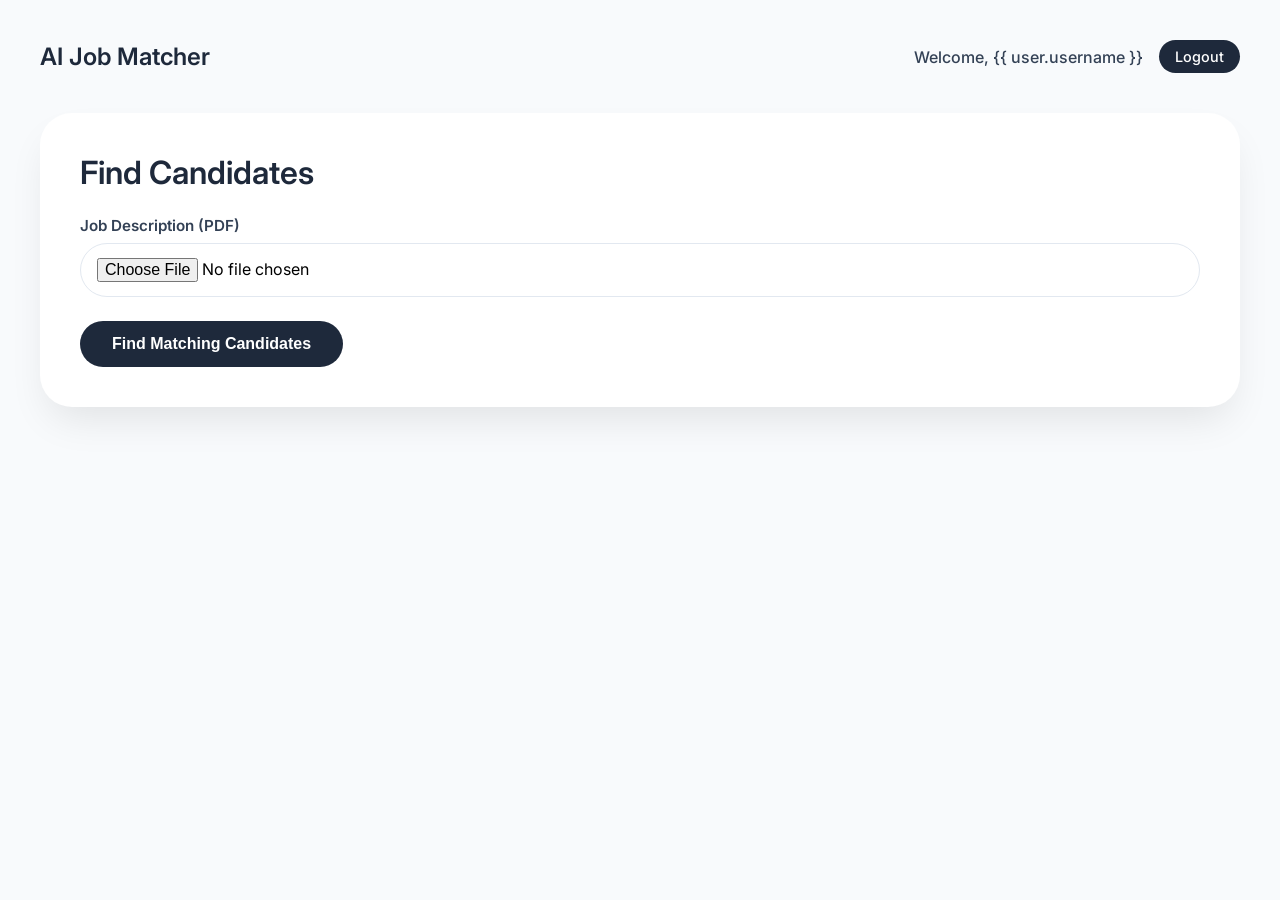
==== backend/templates/employer.html @ 96eb63ce "Initial commit" ====
<!DOCTYPE html>
<html lang="en">
<head>
    <meta charset="UTF-8">
    <meta name="viewport" content="width=device-width, initial-scale=1.0">
    <title>Employer Dashboard - AI Job Matcher</title>
    <link href="https://fonts.googleapis.com/css2?family=Inter:wght@300;400;600;700&display=swap" rel="stylesheet">
    <style>
        * {
            margin: 0;
            padding: 0;
            box-sizing: border-box;
        }
        body {
            font-family: 'Inter', sans-serif;
            background: #f8fafc;
            min-height: 100vh;
            padding: 40px 20px;
        }
        .navbar {
            max-width: 1200px;
            margin: 0 auto 40px;
            display: flex;
            justify-content: space-between;
            align-items: center;
        }
        .navbar-brand {
            font-size: 1.5rem;
            font-weight: 600;
            color: #1e293b;
        }
        .navbar-user {
            display: flex;
            align-items: center;
            gap: 16px;
        }
        .navbar-user span {
            color: #334155;
            font-weight: 500;
        }
        .btn-logout {
            padding: 8px 16px;
            background: #1e293b;
            color: white;
            border-radius: 40px;
            text-decoration: none;
            font-size: 0.9rem;
            font-weight: 500;
            transition: background 0.2s;
        }
        .btn-logout:hover {
            background: #0f172a;
        }
        .card {
            background: white;
            border-radius: 32px;
            box-shadow: 0 20px 40px -10px rgba(0,0,0,0.1);
            max-width: 1200px;
            margin: 0 auto;
            padding: 40px;
        }
        h2 {
            font-size: 2rem;
            font-weight: 600;
            color: #1e293b;
            margin-bottom: 24px;
        }
        .form-group {
            margin-bottom: 24px;
        }
        label {
            display: block;
            font-size: 0.95rem;
            font-weight: 600;
            color: #334155;
            margin-bottom: 8px;
        }
        .file-input {
            width: 100%;
            padding: 14px 16px;
            border: 1px solid #e2e8f0;
            border-radius: 40px;
            font-size: 1rem;
            font-family: 'Inter', sans-serif;
            background: white;
        }
        .btn {
            padding: 14px 32px;
            background: #1e293b;
            color: white;
            border: none;
            border-radius: 40px;
            font-size: 1rem;
            font-weight: 600;
            cursor: pointer;
            transition: background 0.2s;
        }
        .btn:hover {
            background: #0f172a;
        }
        .status {
            margin-top: 20px;
            padding: 12px 16px;
            border-radius: 40px;
            font-size: 0.95rem;
        }
        .status.info {
            background: #d1ecf1;
            color: #0c5460;
        }
        table {
            width: 100%;
            border-collapse: collapse;
            margin-top: 40px;
        }
        th {
            text-align: left;
            padding: 16px;
            background: #f1f5f9;
            color: #1e293b;
            font-weight: 600;
            font-size: 0.9rem;
        }
        td {
            padding: 16px;
            border-bottom: 1px solid #e2e8f0;
            color: #334155;
        }
        .badge {
            background: #e2e8f0;
            padding: 4px 8px;
            border-radius: 20px;
            font-size: 0.8rem;
            margin-right: 4px;
            display: inline-block;
        }
    </style>
</head>
<body>
    <div class="navbar">
        <div class="navbar-brand">AI Job Matcher</div>
        <div class="navbar-user">
            <span>Welcome, {{ user.username }}</span>
            <a href="/logout" class="btn-logout">Logout</a>
        </div>
    </div>

    <div class="card">
        <h2>Find Candidates</h2>
        <form id="uploadForm">
            <div class="form-group">
                <label for="jobFile">Job Description (PDF)</label>
                <input type="file" id="jobFile" accept=".pdf" required class="file-input">
            </div>
            <button type="button" id="matchBtn" class="btn">Find Matching Candidates</button>
        </form>

        <div id="status" class="status" style="display: none;"></div>

        <div id="results" style="display: none;">
            <h3 style="margin: 40px 0 20px; color: #1e293b;">Top 5 Ranked Candidates</h3>
            <table>
                <thead>
                    <tr>
                        <th>Rank</th>
                        <th>Candidate</th>
                        <th>Match Score</th>
                        <th>Missing Skills</th>
                    </tr>
                </thead>
                <tbody id="resultsBody"></tbody>
            </table>
        </div>
    </div>

    <script src="/static/employer_script.js"></script>
</body>
</html>
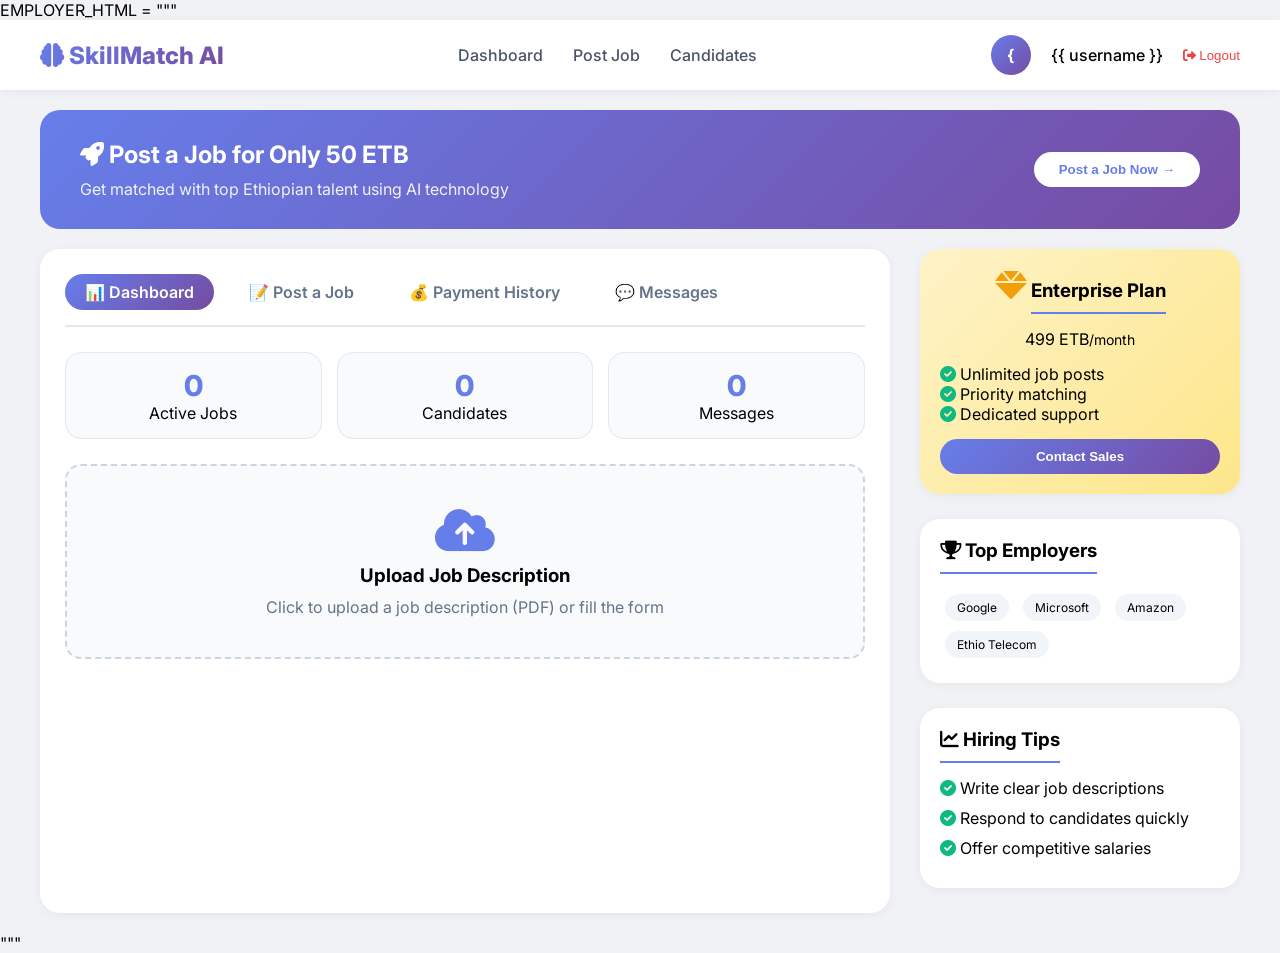
==== commit e0f8d21b: "updated project with new improvements" ====
--- a/backend/templates/employer.html
+++ b/backend/templates/employer.html
@@ -1,178 +1,382 @@
+EMPLOYER_HTML = """
 <!DOCTYPE html>
-<html lang="en">
+<html>
 <head>
-    <meta charset="UTF-8">
-    <meta name="viewport" content="width=device-width, initial-scale=1.0">
-    <title>Employer Dashboard - AI Job Matcher</title>
-    <link href="https://fonts.googleapis.com/css2?family=Inter:wght@300;400;600;700&display=swap" rel="stylesheet">
+    <title>SkillMatch AI - Employer Dashboard</title>
+    <link href="https://fonts.googleapis.com/css2?family=Inter:wght@300;400;500;600;700;800&display=swap" rel="stylesheet">
+    <link rel="stylesheet" href="https://cdnjs.cloudflare.com/ajax/libs/font-awesome/6.0.0/css/all.min.css">
     <style>
-        * {
-            margin: 0;
-            padding: 0;
-            box-sizing: border-box;
-        }
-        body {
-            font-family: 'Inter', sans-serif;
-            background: #f8fafc;
-            min-height: 100vh;
-            padding: 40px 20px;
-        }
-        .navbar {
-            max-width: 1200px;
-            margin: 0 auto 40px;
+        * { margin: 0; padding: 0; box-sizing: border-box; }
+        body { font-family: 'Inter', sans-serif; background: #f0f2f5; }
+        
+        .top-nav {
+            background: white;
+            padding: 15px 40px;
             display: flex;
             justify-content: space-between;
             align-items: center;
-        }
-        .navbar-brand {
-            font-size: 1.5rem;
-            font-weight: 600;
-            color: #1e293b;
-        }
-        .navbar-user {
+            box-shadow: 0 2px 10px rgba(0,0,0,0.05);
+            position: sticky;
+            top: 0;
+            z-index: 100;
+        }
+        .logo { font-size: 1.5rem; font-weight: 800; background: linear-gradient(135deg, #667eea 0%, #764ba2 100%); -webkit-background-clip: text; -webkit-text-fill-color: transparent; }
+        .nav-links { display: flex; gap: 30px; }
+        .nav-links a { text-decoration: none; color: #4a5568; font-weight: 500; }
+        .user-menu { display: flex; align-items: center; gap: 20px; }
+        .user-avatar { width: 40px; height: 40px; background: linear-gradient(135deg, #667eea 0%, #764ba2 100%); border-radius: 50%; display: flex; align-items: center; justify-content: center; color: white; font-weight: bold; }
+        .logout-btn { background: none; border: none; color: #ef4444; cursor: pointer; font-weight: 500; }
+        
+        .hero-banner {
+            background: linear-gradient(135deg, #667eea 0%, #764ba2 100%);
+            margin: 20px 40px;
+            border-radius: 20px;
+            padding: 30px 40px;
             display: flex;
+            justify-content: space-between;
             align-items: center;
-            gap: 16px;
-        }
-        .navbar-user span {
-            color: #334155;
-            font-weight: 500;
-        }
-        .btn-logout {
-            padding: 8px 16px;
-            background: #1e293b;
-            color: white;
-            border-radius: 40px;
-            text-decoration: none;
-            font-size: 0.9rem;
-            font-weight: 500;
-            transition: background 0.2s;
-        }
-        .btn-logout:hover {
-            background: #0f172a;
-        }
-        .card {
+        }
+        .hero-banner h2 { color: white; font-size: 1.5rem; margin-bottom: 10px; }
+        .hero-banner p { color: rgba(255,255,255,0.9); }
+        .hero-banner button { background: white; border: none; padding: 10px 25px; border-radius: 40px; font-weight: 600; color: #667eea; cursor: pointer; }
+        
+        .main-layout {
+            display: grid;
+            grid-template-columns: 1fr 320px;
+            gap: 30px;
+            margin: 20px 40px;
+        }
+        
+        .content-card {
             background: white;
-            border-radius: 32px;
-            box-shadow: 0 20px 40px -10px rgba(0,0,0,0.1);
-            max-width: 1200px;
-            margin: 0 auto;
-            padding: 40px;
-        }
-        h2 {
-            font-size: 2rem;
-            font-weight: 600;
-            color: #1e293b;
-            margin-bottom: 24px;
-        }
-        .form-group {
-            margin-bottom: 24px;
-        }
-        label {
-            display: block;
-            font-size: 0.95rem;
-            font-weight: 600;
-            color: #334155;
-            margin-bottom: 8px;
-        }
-        .file-input {
-            width: 100%;
-            padding: 14px 16px;
-            border: 1px solid #e2e8f0;
-            border-radius: 40px;
-            font-size: 1rem;
-            font-family: 'Inter', sans-serif;
+            border-radius: 20px;
+            padding: 25px;
+            box-shadow: 0 2px 10px rgba(0,0,0,0.05);
+        }
+        
+        .sidebar-card {
             background: white;
-        }
-        .btn {
-            padding: 14px 32px;
-            background: #1e293b;
-            color: white;
-            border: none;
-            border-radius: 40px;
-            font-size: 1rem;
-            font-weight: 600;
-            cursor: pointer;
-            transition: background 0.2s;
-        }
-        .btn:hover {
-            background: #0f172a;
-        }
-        .status {
-            margin-top: 20px;
-            padding: 12px 16px;
-            border-radius: 40px;
-            font-size: 0.95rem;
-        }
-        .status.info {
-            background: #d1ecf1;
-            color: #0c5460;
-        }
-        table {
-            width: 100%;
-            border-collapse: collapse;
-            margin-top: 40px;
-        }
-        th {
-            text-align: left;
-            padding: 16px;
-            background: #f1f5f9;
-            color: #1e293b;
-            font-weight: 600;
-            font-size: 0.9rem;
-        }
-        td {
-            padding: 16px;
-            border-bottom: 1px solid #e2e8f0;
-            color: #334155;
-        }
-        .badge {
-            background: #e2e8f0;
-            padding: 4px 8px;
             border-radius: 20px;
-            font-size: 0.8rem;
-            margin-right: 4px;
-            display: inline-block;
-        }
+            padding: 20px;
+            margin-bottom: 25px;
+            box-shadow: 0 2px 10px rgba(0,0,0,0.05);
+        }
+        .sidebar-card h3 { margin-bottom: 15px; padding-bottom: 10px; border-bottom: 2px solid #667eea; display: inline-block; }
+        
+        .premium-widget { background: linear-gradient(135deg, #fef3c7 0%, #fde68a 100%); text-align: center; }
+        
+        .tabs { display: flex; gap: 15px; margin-bottom: 25px; border-bottom: 2px solid #e2e8f0; padding-bottom: 15px; }
+        .tab { padding: 8px 20px; border-radius: 30px; cursor: pointer; font-weight: 600; color: #64748b; transition: all 0.3s; }
+        .tab.active { background: linear-gradient(135deg, #667eea 0%, #764ba2 100%); color: white; }
+        
+        .stats-row { display: grid; grid-template-columns: repeat(3, 1fr); gap: 15px; margin-bottom: 25px; }
+        .stat-card { background: #f8fafc; border-radius: 16px; padding: 15px; text-align: center; border: 1px solid #e2e8f0; }
+        .stat-number { font-size: 1.8rem; font-weight: 800; color: #667eea; }
+        
+        .upload-area { border: 2px dashed #cbd5e1; border-radius: 16px; padding: 40px; text-align: center; cursor: pointer; background: #f8fafc; margin-bottom: 25px; }
+        .upload-area:hover { border-color: #667eea; background: #f1f5f9; }
+        
+        .job-card, .candidate-card { background: white; border: 1px solid #e2e8f0; border-radius: 16px; padding: 20px; margin-bottom: 15px; transition: all 0.3s; }
+        .job-card:hover, .candidate-card:hover { box-shadow: 0 10px 25px rgba(0,0,0,0.1); transform: translateX(5px); }
+        .match-badge { background: linear-gradient(135deg, #10b981 0%, #059669 100%); color: white; padding: 4px 12px; border-radius: 30px; font-size: 12px; display: inline-block; }
+        
+        .btn-primary { background: linear-gradient(135deg, #667eea 0%, #764ba2 100%); color: white; border: none; padding: 10px 24px; border-radius: 40px; cursor: pointer; font-weight: 600; }
+        .btn-primary:hover { transform: translateY(-2px); box-shadow: 0 5px 15px rgba(102,126,234,0.4); }
+        .btn-outline { background: transparent; border: 1px solid #e2e8f0; padding: 8px 20px; border-radius: 40px; cursor: pointer; }
+        .btn-outline:hover { background: #f1f5f9; }
+        
+        .form-group { margin-bottom: 15px; text-align: left; }
+        .form-group label { display: block; margin-bottom: 5px; font-weight: 600; color: #1e293b; }
+        .form-group input, .form-group textarea { width: 100%; padding: 12px; border: 1px solid #e2e8f0; border-radius: 8px; }
+        .row-2 { display: flex; gap: 20px; }
+        .row-2 > div { flex: 1; }
+        
+        .company-badge { display: inline-block; background: #f1f5f9; padding: 6px 12px; border-radius: 30px; margin: 5px; font-size: 12px; }
+        .message-badge { background: #ef4444; color: white; border-radius: 50%; width: 18px; height: 18px; font-size: 10px; display: inline-flex; align-items: center; justify-content: center; margin-left: 8px; }
+        
+        input[type="file"] { display: none; }
+        .loading { display: none; text-align: center; padding: 40px; }
+        .spinner { border: 4px solid #e2e8f0; border-top: 4px solid #667eea; border-radius: 50%; width: 50px; height: 50px; animation: spin 1s linear infinite; margin: 0 auto; }
+        @keyframes spin { 0% { transform: rotate(0deg); } 100% { transform: rotate(360deg); } }
+        
+        .modal { position: fixed; top: 0; left: 0; width: 100%; height: 100%; background: rgba(0,0,0,0.5); display: flex; justify-content: center; align-items: center; z-index: 1000; }
+        .modal-content { background: white; border-radius: 20px; padding: 30px; max-width: 500px; width: 90%; text-align: center; }
+        .message-input { width: 100%; padding: 12px; border: 1px solid #e2e8f0; border-radius: 8px; margin-top: 10px; }
+        
+        @media (max-width: 1024px) { .main-layout { grid-template-columns: 1fr; margin: 20px; } .hero-banner { margin: 20px; } .top-nav { padding: 15px 20px; } .nav-links { display: none; } }
     </style>
 </head>
 <body>
-    <div class="navbar">
-        <div class="navbar-brand">AI Job Matcher</div>
-        <div class="navbar-user">
-            <span>Welcome, {{ user.username }}</span>
-            <a href="/logout" class="btn-logout">Logout</a>
+    <div class="top-nav">
+        <div class="logo"><i class="fas fa-brain"></i> SkillMatch AI</div>
+        <div class="nav-links">
+            <a href="#">Dashboard</a>
+            <a href="#">Post Job</a>
+            <a href="#">Candidates</a>
+        </div>
+        <div class="user-menu">
+            <div class="user-avatar" id="userAvatar"></div>
+            <span id="username" style="font-weight: 500;"></span>
+            <button class="logout-btn" onclick="showLogoutConfirm()"><i class="fas fa-sign-out-alt"></i> Logout</button>
         </div>
     </div>
-
-    <div class="card">
-        <h2>Find Candidates</h2>
-        <form id="uploadForm">
-            <div class="form-group">
-                <label for="jobFile">Job Description (PDF)</label>
-                <input type="file" id="jobFile" accept=".pdf" required class="file-input">
-            </div>
-            <button type="button" id="matchBtn" class="btn">Find Matching Candidates</button>
-        </form>
-
-        <div id="status" class="status" style="display: none;"></div>
-
-        <div id="results" style="display: none;">
-            <h3 style="margin: 40px 0 20px; color: #1e293b;">Top 5 Ranked Candidates</h3>
-            <table>
-                <thead>
-                    <tr>
-                        <th>Rank</th>
-                        <th>Candidate</th>
-                        <th>Match Score</th>
-                        <th>Missing Skills</th>
-                    </tr>
-                </thead>
-                <tbody id="resultsBody"></tbody>
-            </table>
-        </div>
+    
+    <div class="hero-banner">
+        <div>
+            <h2><i class="fas fa-rocket"></i> Post a Job for Only 50 ETB</h2>
+            <p>Get matched with top Ethiopian talent using AI technology</p>
+        </div>
+        <button onclick="showTab('post')">Post a Job Now →</button>
     </div>
-
-    <script src="/static/employer_script.js"></script>
+    
+    <div class="main-layout">
+        <div class="content-card">
+            <div class="tabs">
+                <div class="tab active" onclick="showTab('dashboard')">📊 Dashboard</div>
+                <div class="tab" onclick="showTab('post')">📝 Post a Job</div>
+                <div class="tab" onclick="showTab('history')">💰 Payment History</div>
+                <div class="tab" onclick="showTab('messages')">💬 Messages <span id="tabBadge" class="message-badge" style="display:none;">0</span></div>
+            </div>
+            
+            <div class="stats-row">
+                <div class="stat-card"><div class="stat-number" id="jobCount">0</div><div>Active Jobs</div></div>
+                <div class="stat-card"><div class="stat-number" id="candidateCount">0</div><div>Candidates</div></div>
+                <div class="stat-card"><div class="stat-number" id="messageCount">0</div><div>Messages</div></div>
+            </div>
+            
+            <div id="dashboardContent">
+                <div class="upload-area" onclick="document.getElementById('jobFile').click()" style="cursor:pointer;">
+                    <i class="fas fa-cloud-upload-alt" style="font-size: 48px; color: #667eea;"></i>
+                    <h3 style="margin: 10px 0;">Upload Job Description</h3>
+                    <p style="color: #64748b;">Click to upload a job description (PDF) or fill the form</p>
+                    <input type="file" id="jobFile" accept=".pdf" onchange="uploadJobPDF()">
+                </div>
+                <div id="results"></div>
+            </div>
+            
+            <div id="postContent" style="display:none;">
+                <div class="upload-area">
+                    <h3>Post a New Job - 50 ETB</h3>
+                    <form id="postJobForm">
+                        <div class="form-group"><label>Job Title</label><input type="text" id="title" required></div>
+                        <div class="row-2"><div class="form-group"><label>Location</label><input type="text" id="location" required></div>
+                        <div class="form-group"><label>Salary Range</label><input type="text" id="salary"></div></div>
+                        <div class="form-group"><label>Job Description</label><textarea id="description" rows="4" required></textarea></div>
+                        <div class="form-group"><label>Required Skills</label><input type="text" id="skills" placeholder="Python, JavaScript, SQL" required></div>
+                        <button type="submit" class="btn-primary">💳 Pay 50 ETB & Post Job</button>
+                    </form>
+                </div>
+                <div id="candidatesResults"></div>
+            </div>
+            
+            <div id="historyContent" style="display:none;"><div id="paymentsList"></div></div>
+            <div id="messagesContent" style="display:none;"><div id="messagesList"></div></div>
+        </div>
+        
+        <div>
+            <div class="sidebar-card premium-widget">
+                <i class="fas fa-gem" style="font-size: 32px; color: #f59e0b;"></i>
+                <h3>Enterprise Plan</h3>
+                <div class="premium-price">499 ETB<span style="font-size: 14px;">/month</span></div>
+                <ul style="list-style: none; margin: 15px 0; text-align: left;">
+                    <li><i class="fas fa-check-circle" style="color: #10b981;"></i> Unlimited job posts</li>
+                    <li><i class="fas fa-check-circle" style="color: #10b981;"></i> Priority matching</li>
+                    <li><i class="fas fa-check-circle" style="color: #10b981;"></i> Dedicated support</li>
+                </ul>
+                <button class="btn-primary" style="width: 100%;" onclick="alert('Contact sales@skillmatch.com')">Contact Sales</button>
+            </div>
+            
+            <div class="sidebar-card">
+                <h3><i class="fas fa-trophy"></i> Top Employers</h3>
+                <div>
+                    <span class="company-badge">Google</span>
+                    <span class="company-badge">Microsoft</span>
+                    <span class="company-badge">Amazon</span>
+                    <span class="company-badge">Ethio Telecom</span>
+                </div>
+            </div>
+            
+            <div class="sidebar-card">
+                <h3><i class="fas fa-chart-line"></i> Hiring Tips</h3>
+                <ul style="list-style: none;">
+                    <li style="margin-bottom: 10px;"><i class="fas fa-check-circle" style="color: #10b981;"></i> Write clear job descriptions</li>
+                    <li style="margin-bottom: 10px;"><i class="fas fa-check-circle" style="color: #10b981;"></i> Respond to candidates quickly</li>
+                    <li style="margin-bottom: 10px;"><i class="fas fa-check-circle" style="color: #10b981;"></i> Offer competitive salaries</li>
+                </ul>
+            </div>
+        </div>
+    </div>
+    
+    <div id="confirmModal" style="display:none;" class="modal">
+        <div class="modal-content">
+            <h3>Confirm Logout</h3>
+            <p>Are you sure you want to logout?</p>
+            <button class="btn-primary" onclick="logout()">Yes, Logout</button>
+            <button class="btn-outline" onclick="closeModal()">Cancel</button>
+        </div>
+    </div>
+    
+    <script>
+        let currentUser = '{{ username }}';
+        document.getElementById('username').innerText = currentUser;
+        document.getElementById('userAvatar').innerText = currentUser.charAt(0).toUpperCase();
+        
+        function showLogoutConfirm() { document.getElementById('confirmModal').style.display = 'flex'; }
+        function closeModal() { document.getElementById('confirmModal').style.display = 'none'; }
+        function logout() { window.location.href = '/logout'; }
+        
+        function showTab(tabName) {
+            document.getElementById('dashboardContent').style.display = 'none';
+            document.getElementById('postContent').style.display = 'none';
+            document.getElementById('historyContent').style.display = 'none';
+            document.getElementById('messagesContent').style.display = 'none';
+            document.querySelectorAll('.tab').forEach(t => t.classList.remove('active'));
+            if (tabName === 'dashboard') { document.getElementById('dashboardContent').style.display = 'block'; event.target.classList.add('active'); }
+            else if (tabName === 'post') { document.getElementById('postContent').style.display = 'block'; event.target.classList.add('active'); }
+            else if (tabName === 'history') { document.getElementById('historyContent').style.display = 'block'; event.target.classList.add('active'); loadPayments(); }
+            else if (tabName === 'messages') { document.getElementById('messagesContent').style.display = 'block'; event.target.classList.add('active'); loadMessages(); }
+        }
+        
+        async function uploadJobPDF() {
+            const file = document.getElementById('jobFile').files[0];
+            if (!file) return;
+            const fd = new FormData();
+            fd.append('job_desc', file);
+            const res = await fetch('/match-job-description', { method: 'POST', body: fd });
+            const data = await res.json();
+            displayCandidates(data.candidates);
+        }
+        
+        document.getElementById('postJobForm').addEventListener('submit', async (e) => {
+            e.preventDefault();
+            const fd = new FormData();
+            fd.append('title', document.getElementById('title').value);
+            fd.append('location', document.getElementById('location').value);
+            fd.append('description', document.getElementById('description').value);
+            fd.append('skills', document.getElementById('skills').value);
+            fd.append('salary', document.getElementById('salary').value);
+            const res = await fetch('/post-job-and-match', { method: 'POST', body: fd });
+            const data = await res.json();
+            if (data.success) {
+                alert('✅ Payment successful! Job posted.');
+                displayCandidates(data.candidates);
+                loadPayments();
+            } else {
+                alert('Error: ' + data.error);
+            }
+        });
+        
+        function displayCandidates(candidates) {
+            document.getElementById('candidateCount').innerText = candidates ? candidates.length : 0;
+            const container = document.getElementById('candidatesResults');
+            if (!candidates || candidates.length === 0) {
+                container.innerHTML = '<div style="text-align: center; padding: 40px;"><p>No matching candidates found.</p></div>';
+            } else {
+                let html = '<h3 style="margin-bottom: 20px;">🎯 Top Matching Candidates</h3>';
+                candidates.forEach((c, i) => {
+                    html += `<div class="candidate-card">
+                        <h3>${i+1}. ${c.name}</h3>
+                        <p><strong>Experience:</strong> ${c.experience}</p>
+                        <p><strong>Education:</strong> ${c.education}</p>
+                        <p><strong>Email:</strong> ${c.email}</p>
+                        <span class="match-badge">${c.match_score}% Match</span>
+                        <p style="margin-top: 12px;"><i class="fas fa-code"></i> Skills: ${c.skills}</p>
+                        <button class="btn-primary" style="margin-top: 10px;" onclick="contactCandidate(${c.id}, '${c.name}', '${c.email}')"><i class="fas fa-envelope"></i> Contact Candidate</button>
+                    </div>`;
+                });
+                container.innerHTML = html;
+            }
+        }
+        
+        async function contactCandidate(id, name, email) {
+            const message = prompt(`Send message to ${name} (${email}):`);
+            if (message && message.trim()) {
+                const fd = new FormData();
+                fd.append('candidate_id', id);
+                fd.append('candidate_name', name);
+                fd.append('candidate_email', email);
+                fd.append('message', message);
+                await fetch('/send-message', { method: 'POST', body: fd });
+                alert(`✅ Message sent to ${name}!`);
+                loadMessages();
+            }
+        }
+        
+        async function loadPayments() {
+            const res = await fetch('/get-payments');
+            const data = await res.json();
+            const container = document.getElementById('paymentsList');
+            if (data.payments.length === 0) {
+                container.innerHTML = '<div style="text-align: center; padding: 40px;"><p>No payments yet.</p></div>';
+            } else {
+                let html = '<h3>Payment History</h3><table style="width:100%; border-collapse: collapse;"><tr style="background:#f1f5f9;"><th style="padding: 10px; text-align: left;">Amount</th><th>Type</th><th>Status</th><th>Date</th></tr>';
+                data.payments.forEach(p => {
+                    html += `<tr><td style="padding: 10px; border-bottom: 1px solid #e2e8f0;">${p.amount} ETB</td><td style="padding: 10px;">${p.type}</td><td style="padding: 10px;">${p.status}</td><td style="padding: 10px;">${p.date}</td></tr>`;
+                });
+                html += '</table>';
+                container.innerHTML = html;
+            }
+        }
+        
+        async function loadMessages() {
+            const res = await fetch('/get-messages');
+            const data = await res.json();
+            const newMessages = data.messages.filter(m => m.to_name === currentUser).length;
+            document.getElementById('messageCount').innerText = newMessages;
+            const tabBadge = document.getElementById('tabBadge');
+            if (newMessages > 0) {
+                tabBadge.style.display = 'inline-flex';
+                tabBadge.innerText = newMessages;
+            } else {
+                tabBadge.style.display = 'none';
+            }
+            
+            const container = document.getElementById('messagesList');
+            if (data.messages.length === 0) {
+                container.innerHTML = '<div style="text-align: center; padding: 40px;"><p>No messages yet.</p></div>';
+            } else {
+                let html = '';
+                const grouped = {};
+                data.messages.forEach(msg => {
+                    if (!grouped[msg.conversation_id]) grouped[msg.conversation_id] = [];
+                    grouped[msg.conversation_id].push(msg);
+                });
+                for (let convId in grouped) {
+                    const msgs = grouped[convId];
+                    const otherUser = msgs[0].from_name === currentUser ? msgs[0].to_name : msgs[0].from_name;
+                    html += `<div class="candidate-card">
+                        <h3><i class="fas fa-user-circle"></i> ${otherUser}</h3>`;
+                    msgs.forEach(msg => {
+                        const isMe = msg.from_name === currentUser;
+                        html += `<div style="margin-top:10px; padding:10px; background:${isMe ? '#e2e8f0' : '#f8fafc'}; border-radius:8px;">
+                            <strong>${isMe ? 'You' : msg.from_name}:</strong> ${msg.message}
+                            <div style="font-size:11px; color:#94a3b8;">${msg.created_at}</div>
+                        </div>`;
+                    });
+                    html += `<textarea id="reply_${convId}" class="message-input" placeholder="Type your reply..."></textarea>
+                    <button class="btn-primary" style="margin-top:10px;" onclick="sendReply('${convId}', '${otherUser}')"><i class="fas fa-paper-plane"></i> Send Reply</button>
+                    </div>`;
+                }
+                container.innerHTML = html;
+            }
+        }
+        
+        async function sendReply(conversationId, toUser) {
+            const msgBox = document.getElementById(`reply_${conversationId}`);
+            const message = msgBox.value;
+            if (!message.trim()) return;
+            const fd = new FormData();
+            fd.append('to_user', toUser);
+            fd.append('message', message);
+            fd.append('conversation_id', conversationId);
+            await fetch('/send-reply', { method: 'POST', body: fd });
+            msgBox.value = '';
+            loadMessages();
+        }
+        
+        loadPayments();
+        loadMessages();
+    </script>
 </body>
-</html>+</html>
+"""
